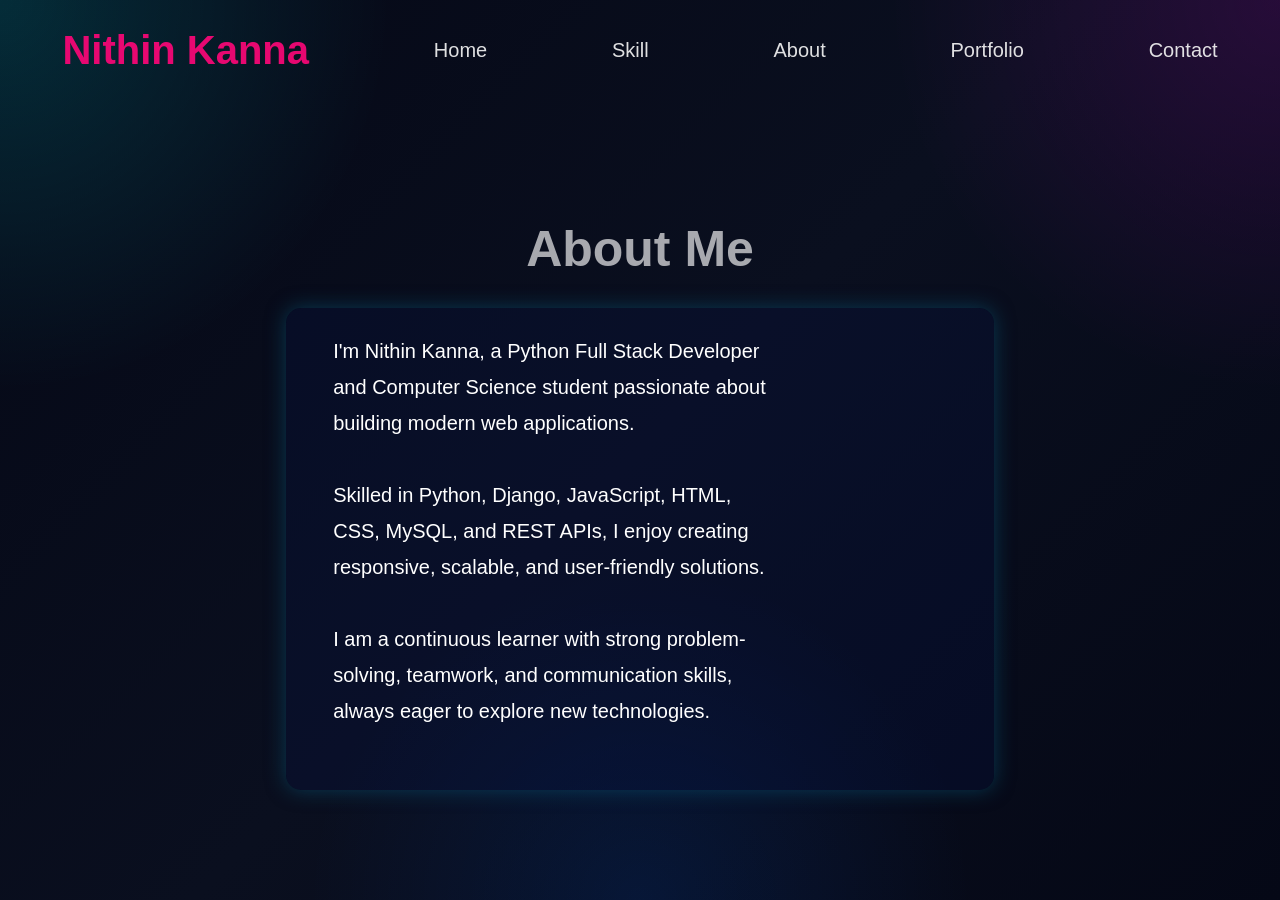
==== about.html @ c6bacc6f "initial commit" ====
<!DOCTYPE html>
<html lang="en">
<head>
    <meta charset="UTF-8">
    <meta name="viewport" content="width=device-width, initial-scale=1.0">
    <title>about me</title>
    <link rel="stylesheet" href="index.css">
</head>
<body>
    <!-- parent class -->
    <div class="parent">
        <!-- header class -->
        <div class="headerclass">
            <header>
                <h3>Nithin Kanna  </h3>
                <a href="homepage.html">Home</a>
                <a href="skills.html">Skill</a>
                <a href="about.html">About</a>
                <a href="kanna.html">Portfolio</a>
                <a href="contact.html">Contact</a>

            </header>

        </div>

    <!-- about me -->
    <div class="about">
        <h1>About Me</h1>
    
        <pre>
    I'm Nithin Kanna, a Python Full Stack Developer
    and Computer Science student passionate about
    building modern web applications.
    
    Skilled in Python, Django, JavaScript, HTML,
    CSS, MySQL, and REST APIs, I enjoy creating
    responsive, scalable, and user-friendly solutions.
    
    I am a continuous learner with strong problem-
    solving, teamwork, and communication skills,
    always eager to explore new technologies.
        </pre>
    </div>
    </div>
    
</body>
</html>
---- index.css ----
*{
    margin: 0;
    padding: 0;
    box-sizing: border-box;
}
.parent{
    height: 100vh;

}
body{
    background:
            radial-gradient(circle at top left, rgba(0,255,255,0.15), transparent 25%),
            radial-gradient(circle at top right, rgba(255,0,255,0.12), transparent 25%),
            radial-gradient(circle at bottom, rgba(0,100,255,0.12), transparent 30%),
            linear-gradient(135deg, #050816, #0a0f1f, #050816);

            background-size: cover;
            background-attachment: fixed;
            min-height: 100vh;
}

.headerclass header{
    height: 100px;
    /* border: 1px solid hsla(310, 100%, 50%, 0.788); */
    display: flex;
    justify-content: space-around;
    align-items: center;
    position: sticky;
    /* background-color: hsl(0, 0%, 0%); */
    
}
header a{
    text-decoration: none;
    color: hsla(0, 0%, 96%, 0.911);
    font-size: 20px;
    font-family: 'Lucida Sans', 'Lucida Sans Regular', 'Lucida Grande', 'Lucida Sans Unicode', Geneva, Verdana, sans-serif;
}
header h3{
    font-size: 40px;
    font-family: 'Lucida Sans', 'Lucida Sans Regular', 'Lucida Grande', 'Lucida Sans Unicode', Geneva, Verdana, sans-serif;
    color: hsla(332, 94%, 49%, 0.951);
    
    

}


header a:hover{
    background-color: hsla(188, 98%, 50%, 0.746);
    animation-name: glow;
    animation-duration: 2s;
    padding: 10px;
    border-radius: 20px;

}

header:hover{
    animation-name: glow;
    animation-duration: 2s;
    

}

@keyframes glow{
    100%{box-shadow: 0px 0px 10px hsla(187, 96%, 50%, 0.631);}
}
.main1{
    display: flex;
    align-items: center;
    justify-content: space-around;
}
.main1 .contents{
    margin-top:10px ;
}
.main1 .images{
    margin-top: 10px;

}
.images{
    display: flex;
    justify-content: center;
    align-items: center;
    
}

.images img{
    margin-top: 100px;
    width: 450px;
    height: 450px;
    border-radius: 50%;
    object-fit: cover;

    /* Neon Blue Ring */
    border: 8px solid #00e5ffe0;

    /* Blue Glow Effect */
    box-shadow:
        0 0 30px #00e5ffc7,
        0 0 60px #00e5ff76,
        0 0 80px #00e5ff4e,
        0 0 120px #00e5ff21;

    /* Neon Blue Background */
    background:
        radial-gradient(circle,
        rgba(0,229,255,0.4) 0%,
        rgba(0,229,255,0.2) 40%,
        rgba(0,0,0,0) 70%);

    transition: 0.5s;
}

.images img:hover{
    transform: scale(1.05);

    box-shadow:
        0 0 30px #00e5ff,
        0 0 60px #00e5ff,
        0 0 120px #00e5ff,
        0 0 180px #00e5ff;
}
.contents h1,h3,pre{
    color: hsla(0, 0%, 100%, 0.598);
    
}
.contents h1{
    color: hsla(0, 0%, 100%, 0.953);
    font-size: 50px;
    font-family: 'Franklin Gothic Medium', 'Arial Narrow', Arial, sans-serif;
    margin-bottom: 5px;
    animation-name: slideleft;
    animation-duration: 1s;
    
    
    
}
.contents h3{
    color: hsla(0, 0%, 100%, 0.829);
    font-size: 30px;
    font-family: 'Franklin Gothic Medium', 'Arial Narrow', Arial, sans-serif;
    margin-bottom: 10px;
    animation-name: slideright;
    animation-duration: 3s;
}
.contents pre{
    margin-bottom: 20px;
    animation-name: slideright;
    animation-duration: 2s;
}
.contents a{
    color:hsla(187, 100%, 50%, 0.663);
    
    margin-left: 10px;
    font-size: 30px;
    
}
.contents a:hover{
    color: hsl(180, 100%, 50%);
    animation-name: grow;
    animation-duration: 1s;
    
    
   
}
@keyframes grow{
    100%{transform: scale(1.01,1.01);}
}
@keyframes slideleft{
    to{transform: translateX(10%);}
}
@keyframes slideright{
    from{transform: translateX(20%);}
}
@keyframes slideright{
    to{transform: translateX(20%);}
}
.home{
    background-color: hsla(227, 87%, 15%, 0.241);
    margin-top: 250px;
}
.home1{
    
    display: flex;
    align-items: center;
    justify-content: space-between;
}
.home h1{
    color: hsla(0, 0%, 100%, 0.648);
    font-size: 50px;
    text-align: center;
    margin-top: 90px;
    font-family:'Franklin Gothic Medium', 'Arial Narrow', Arial, sans-serif;

}
.home h2{
    color: hsla(0, 0%, 100%, 0.864);
    font-size: 60px;
    
    margin-top: 40px;
    margin-left: 50px;
    font-family:'Franklin Gothic Medium', 'Arial Narrow', Arial, sans-serif;


    
}
.home pre{
    color: hsla(0, 0%, 100%, 0.864);
    font-size: 18px;
    margin-bottom: 30px;
    margin-top: 5px;
    margin-left: 50px;
    

}
.home img{
    height: 300px;
    width: 400px;
    margin-right: 200px;
    box-shadow: 0px 0px 20px hsla(189, 91%, 45%, 0.595);
    transform: translateY(-50px);
}


.skills h1{
    color: hsla(0, 0%, 100%, 0.648);
    font-size: 50px;
    text-align: center;
    margin-top: 90px;
    font-family:'Franklin Gothic Medium', 'Arial Narrow', Arial, sans-serif;
}
.skills h2{
    color: hsla(0, 0%, 100%, 0.648);
    font-size: 50px;
    transform: translateX(30px);
    margin-top: 90px;
    font-family:'Franklin Gothic Medium', 'Arial Narrow', Arial, sans-serif;
}
.technical{
    display: flex;
    align-items: center;
    justify-content: space-evenly;
    margin-top: 70px;

   
    
    
    
}
.technical .frontend{
    height: 405px;
    width: 355px;
    background-color: hsla(227, 87%, 15%, 0.241);
    border: 1px solid rgba(6, 6, 106, 0.795);
    box-shadow: 0px 0px 20px hsla(196, 86%, 25%, 0.577);

}
/* grow effect */
.technical .frontend:hover{
    transform: scale(1.05);
}
.technical .backend:hover{
    transform: scale(1.05);
}
.technical .databases:hover{
    transform: scale(1.05);
}
.technical .backend{
    height: 405px;
    width: 355px;
    background-color: hsla(227, 87%, 15%, 0.241);
    border: 1px solid rgba(6, 6, 106, 0.795);
    box-shadow: 0px 0px 20px hsla(196, 86%, 25%, 0.577);
    
}
.technical .databases{
    height: 405px;
    width: 355px;
    background-color: hsla(227, 87%, 15%, 0.241);
    border: 1px solid rgba(6, 6, 106, 0.795);
    box-shadow: 0px 0px 20px hsla(196, 86%, 25%, 0.577);
    
}
.technical .frontend h1{
    transform: translateY(-40px);
}
.technical .frontend a i{
    transform: translateY(-80px);
    margin-left: 20px;
    font-size: 30px;
    color: hsla(196, 85%, 44%, 0.772);
    text-shadow:0px 0px 15px hsla(196, 94%, 49%, 0.826);

}

.technical .frontend ul li{
    color:hsla(0, 0%, 100%, 0.813);
    list-style: none;
    text-align: center;
    letter-spacing: 2px;
    transform: translateY(-80px);
    margin-left: 15px;
    
    
    

}
.technical .frontend ul i{
    font-size: 30px;
    /* color: hsla(196, 85%, 44%, 0.772);
    text-shadow:0px 0px 15px hsla(196, 98%, 50%, 0.826); */
    margin-left: 40px;
    line-height: 1.05;
    transform: translateY(-55px);
   

}
.technical .frontend .html{
    color:#e34f26d7;
    text-shadow:0px 0px 15px #e34f26b6;
}
.technical .frontend .css{
    color:#1573b6d0;
    text-shadow:0px 0px 15px #1573b6a7;
}
.technical .frontend .java{
    color:#f7de1eda;
    text-shadow:0px 0px 15px #f7de1e82;
}
.technical .frontend .boot{
    color:#7952b3f1;
    text-shadow:0px 0px 15px #7952b3be;
}
.technical .frontend .ui{
    color:#ff6b35e1;
    text-shadow:0px 0px 15px #ff6b358d;
}
.technical .frontend .web{
    color:#00d0ffe5;
    text-shadow:0px 0px 15px #00d0ffb7;
}
.technical .backend .python{
    background: linear-gradient(
        135deg,
        #3776AB 0%,
        #4B8BBE 40%,
        #FFD43B 100%
    );
    -webkit-background-clip: text;
    -webkit-text-fill-color: transparent;
    cursor: pointer;
    transition: 0.3s ease;
    
}
.technical .backend .leaf{
    color: #09441b;
    text-shadow:0px 0px 15px #07490795;
}
.technical .backend .flask{
    color: #ffffffde;
    text-shadow:0px 0px 15px #ffffff87;
}
.technical .backend .bolt{
    color: #ffd900dc;
    text-shadow:0px 0px 15px #ffd90089;
}
.technical .backend .plug{
    color: #00d0ffe9;
    text-shadow:0px 0px 15px #00d0ff7a;
}
.technical .backend .websec{
    color: #f0530a80;
    text-shadow:0px 0px 15px #e9320e3a;
}
.technical .databases .sql{
    background: linear-gradient(
        135deg,
        #00758F,
        #F29111
    );
    -webkit-background-clip: text;
    -webkit-text-fill-color: transparent;
}
    
    
    

.technical .databases .db{
    background: linear-gradient(
        135deg,
        #4F46E5,
        #06B6D4
    );
    -webkit-background-clip: text;
    -webkit-text-fill-color: transparent;
}
.technical .databases .git{
    background: linear-gradient(
        135deg,
        #F05032,
        #FF7B54
    );
    -webkit-background-clip: text;
    -webkit-text-fill-color: transparent;
    text-shadow:0px 0px 15px #ff7c547f;

}
.technical .databases .django{
    background: linear-gradient(
        135deg,
        #092E20,
        #44B78B
    );
    -webkit-background-clip: text;
    -webkit-text-fill-color: transparent;
}
.technical .databases .github{
    background: linear-gradient(
        135deg,
        #FFFFFF,
        #C0C0C0
    );
    -webkit-background-clip: text;
    -webkit-text-fill-color: transparent;
}
.technical .databases .dete{
    background: linear-gradient(
        135deg,
        #EF4444,
        #F97316
    );
    -webkit-background-clip: text;
    -webkit-text-fill-color: transparent;
}





.technical .backend h1{
    transform: translateY(-40px);
}
.technical .backend a i{
    transform: translateY(-80px);
    margin-left: 20px;
    font-size: 30px;
    color: hsla(196, 85%, 44%, 0.772);
    text-shadow:0px 0px 15px hsla(196, 94%, 36%, 0.826);

}
.technical .backend ul li{
    color:hsla(0, 0%, 100%, 0.813);
    list-style: none;
    text-align: center;
    letter-spacing: 2px;
    transform: translateY(-80px);
    margin-left: 25px;
    
    
    

}
.technical .backend ul i{
    font-size: 30px;
    /* color: hsla(196, 85%, 44%, 0.772);
    text-shadow:0px 0px 15px hsla(196, 94%, 36%, 0.826); */
    margin-left: 40px;
    line-height: 1.05;
    transform: translateY(-55px);
   

}
.technical .databases h1{
    transform: translateY(-40px);
}
.technical .databases a i{
    transform: translateY(-80px);
    margin-left: 20px;
    font-size: 30px;
    color: hsla(196, 85%, 44%, 0.772);
    text-shadow:0px 0px 15px hsla(196, 94%, 36%, 0.826);

}
.technical .databases ul li{
    color:hsla(0, 0%, 100%, 0.813);
    list-style: none;
    text-align: center;
    letter-spacing: 2px;
    transform: translateY(-80px);
    margin-left: 25px;
    
    
    

}
.technical .databases ul i{
    font-size: 30px;
    /* color: hsla(196, 85%, 44%, 0.772);
    text-shadow:0px 0px 15px hsla(196, 94%, 36%, 0.826); */
    margin-left: 40px;
    line-height: 1.05;
    transform: translateY(-55px);
   

}
.continer{
    height: 600px;
    width: 65%;
    background-color: hsla(227, 87%, 15%, 0.241);
    margin-top:40px;
    margin-left: 18%;
    display: flex;
    align-items: center;
    justify-content: space-evenly;
    flex-wrap: wrap;
    gap: 60px;
    box-shadow: 0px 0px 20px hsla(196, 86%, 25%, 0.577);
    padding: 20px;
    

}
.continer i{
    color: hsla(196, 85%, 44%, 0.772);
    text-shadow:0px 0px 15px hsla(196, 94%, 36%, 0.826);
    font-size: 30px;
    padding: 20px;
    
    

}
.continer i:hover{
    transform: scale(1.3);
}
.continer span{
    color: hsla(0, 0%, 100%, 0.865);
    text-align: center;
    font-size: 18px;
    letter-spacing: 2px;
    
}
/* about */
.about{
    width: 60%;
    margin: auto;
    padding: 30px;
    
}

.about h1{
    color: hsla(0, 0%, 100%, 0.648);
    font-size: 50px;
    text-align: center;
    margin-top: 90px;
    font-family:'Franklin Gothic Medium', 'Arial Narrow', Arial, sans-serif;
    margin-bottom: 30px;
}

.about pre{
    color: white;
    font-size: 20px;
    line-height: 1.8;
    font-family: 'Poppins', sans-serif;
    white-space: pre-wrap;
    text-align: justify;
    background-color: hsla(227, 87%, 15%, 0.241);
    padding: 25px;
    border-radius: 15px;
    box-shadow: 0px 0px 20px hsla(196, 86%, 25%, 0.577);
}
.about:hover{
    transform: scale(1.05);
}
.contact h1{
    color: hsla(0, 0%, 100%, 0.648);
    font-size: 50px;
    text-align: center;
    margin-top: 90px;
    font-family:'Franklin Gothic Medium', 'Arial Narrow', Arial, sans-serif;
    margin-bottom: 30px;

}
.details{
    display: flex;
    justify-content: space-between;
    align-items: center;
    background-color: hsla(227, 87%, 15%, 0.241);
}
.details .icons a{
    font-size: 30px;
    color: hsla(180, 100%, 50%, 0.918);
    text-shadow: 0px 0px 10px hsla(180, 100%, 50%, 0.918);
    margin-left: 50px;
    transform: translateY(220px);
}
.details .icons a i:hover{
    transform: scale(1.2);
    text-shadow: 0px 0px 30px hsla(180, 94%, 49%, 0.861);
}
.details .forms{
    height: 350px;
    width: 300px;
    background-color: hsla(227, 87%, 15%, 0.45);
    margin-right: 25%;
    margin-top: 60px;
    padding: 20px;
    margin-bottom: 60px;
    border-radius: 20px;
    box-shadow: 0px 0px 10px hsla(188, 100%, 50%, 0.903);
}
.details .forms input{
    background-color: hsla(240, 86%, 14%, 0.5);
    box-shadow: 0px 0px 5px hsla(188, 100%, 50%, 0.903);
    border-radius: 10px;
    padding: 10px;
    margin-top: 7px;
    
    
}
.details .forms input:hover{
    transform: scale(1.09);

}
.details .forms textarea{
    background-color: hsla(240, 86%, 14%, 0.5);
    box-shadow: 0px 0px 5px hsla(188, 100%, 50%, 0.903);
    
    padding: 10px;
    margin-top: 12px;

}
.details .forms button{
    background-color:hsla(188, 100%, 50%, 0.903);
    box-shadow: 0px 0px 30px hsla(188, 100%, 50%, 0.733);
    border-radius: 30px;
    padding: 10px;
    margin-top: 12px;
    
    

}
.details .forms button:hover{
    background-color:hsla(188, 100%, 50%, 0.607);
    transform: scale(1.09);

}
.details .forms:hover{
    transform: scale(1.05);
}
.icons h2{
    color: hsla(180, 100%, 50%, 0.809);
    text-shadow: 0px 0px 5px  hsla(180, 100%, 50%, 0.809);
    font-size: 30px;
    margin-left: 30px;
    padding: 30px;
}
.icons pre{
    color: hsla(0, 0%, 81%, 0.74);
    font-size: 18px;
    font-family: 'Courier New', Courier, monospace;
    margin-left: 10px;
}
/* =========================
   MOBILE RESPONSIVE DESIGN
========================= */


@media screen and (max-width: 768px) {

    /* Header */
    .headerclass header{
        display: flex;
        align-items: center;
        justify-content: space-around;
        height: auto;
        gap: 15px;
        padding: 20px 0;
    }

    header h3{
        font-size: 28px;
    }

    header a{
        font-size: 16px;
    }

    /* Hero Section */
    .main1{
        flex-direction: column-reverse;
        text-align: center;
        padding: 20px;
    }

    .images img{
        width: 250px;
        height: 250px;
        margin-top: 20px;
    }

    .contents h1{
        font-size: 35px;
    }

    .contents h3{
        font-size: 22px;
    }

    .contents pre{
        font-size: 14px;
        white-space: pre-wrap;
    }

    .contents a{
        font-size: 25px;
        margin: 8px;
    }

    /* Home Section */
    .home{
        margin-top: 100px;
    }

    .home h1{
        font-size: 35px;
    }

    .home h2{
        font-size: 28px;
        margin-left: 10px;
        text-align: center;
    }

    .home1{
        flex-direction: column;
        text-align: center;
    }

    .home pre{
        margin: 20px;
        font-size: 15px;
        white-space: pre-wrap;
    }

    .home img{
        width: 250px;
        height: 200px;
        margin: 20px auto;
    }

    /* Skills Section */
    .skills h1,
    .skills h2{
        font-size: 35px;
        text-align: center;
        transform: none;
    }

    .technical{
        flex-direction: column;
        gap: 30px;
    }

    .technical .frontend,
    .technical .backend,
    .technical .databases{
        width: 90%;
        height: auto;
        padding-bottom: 20px;
    }

    /* Professional Skills */
    .continer{
        width: 95%;
        height: auto;
        margin: 20px auto;
        gap: 20px;
    }

    .continer li{
        width: 100%;
        text-align: center;
        list-style: none;
    }

    /* About Section */
    .about{
        width: 95%;
        padding: 10px;
    }

    .about h1{
        font-size: 35px;
    }

    .about pre{
        font-size: 16px;
    }

    /* Contact Section */
    .details{
        flex-direction: column;
        padding: 20px;
    }

    .icons{
        text-align: center;
    }

    .icons h2{
        margin: 0;
        padding: 10px;
    }

    .icons pre{
        font-size: 14px;
        white-space: pre-wrap;
    }

    .details .icons a{
        margin: 10px;
        font-size: 25px;
    }

    .details .forms{
        width: 95%;
        margin: 20px auto;
        height: auto;
    }

    .details .forms input,
    .details .forms textarea{
        width: 100%;
    }

    .details .forms button{
        width: 100%;
    }
}
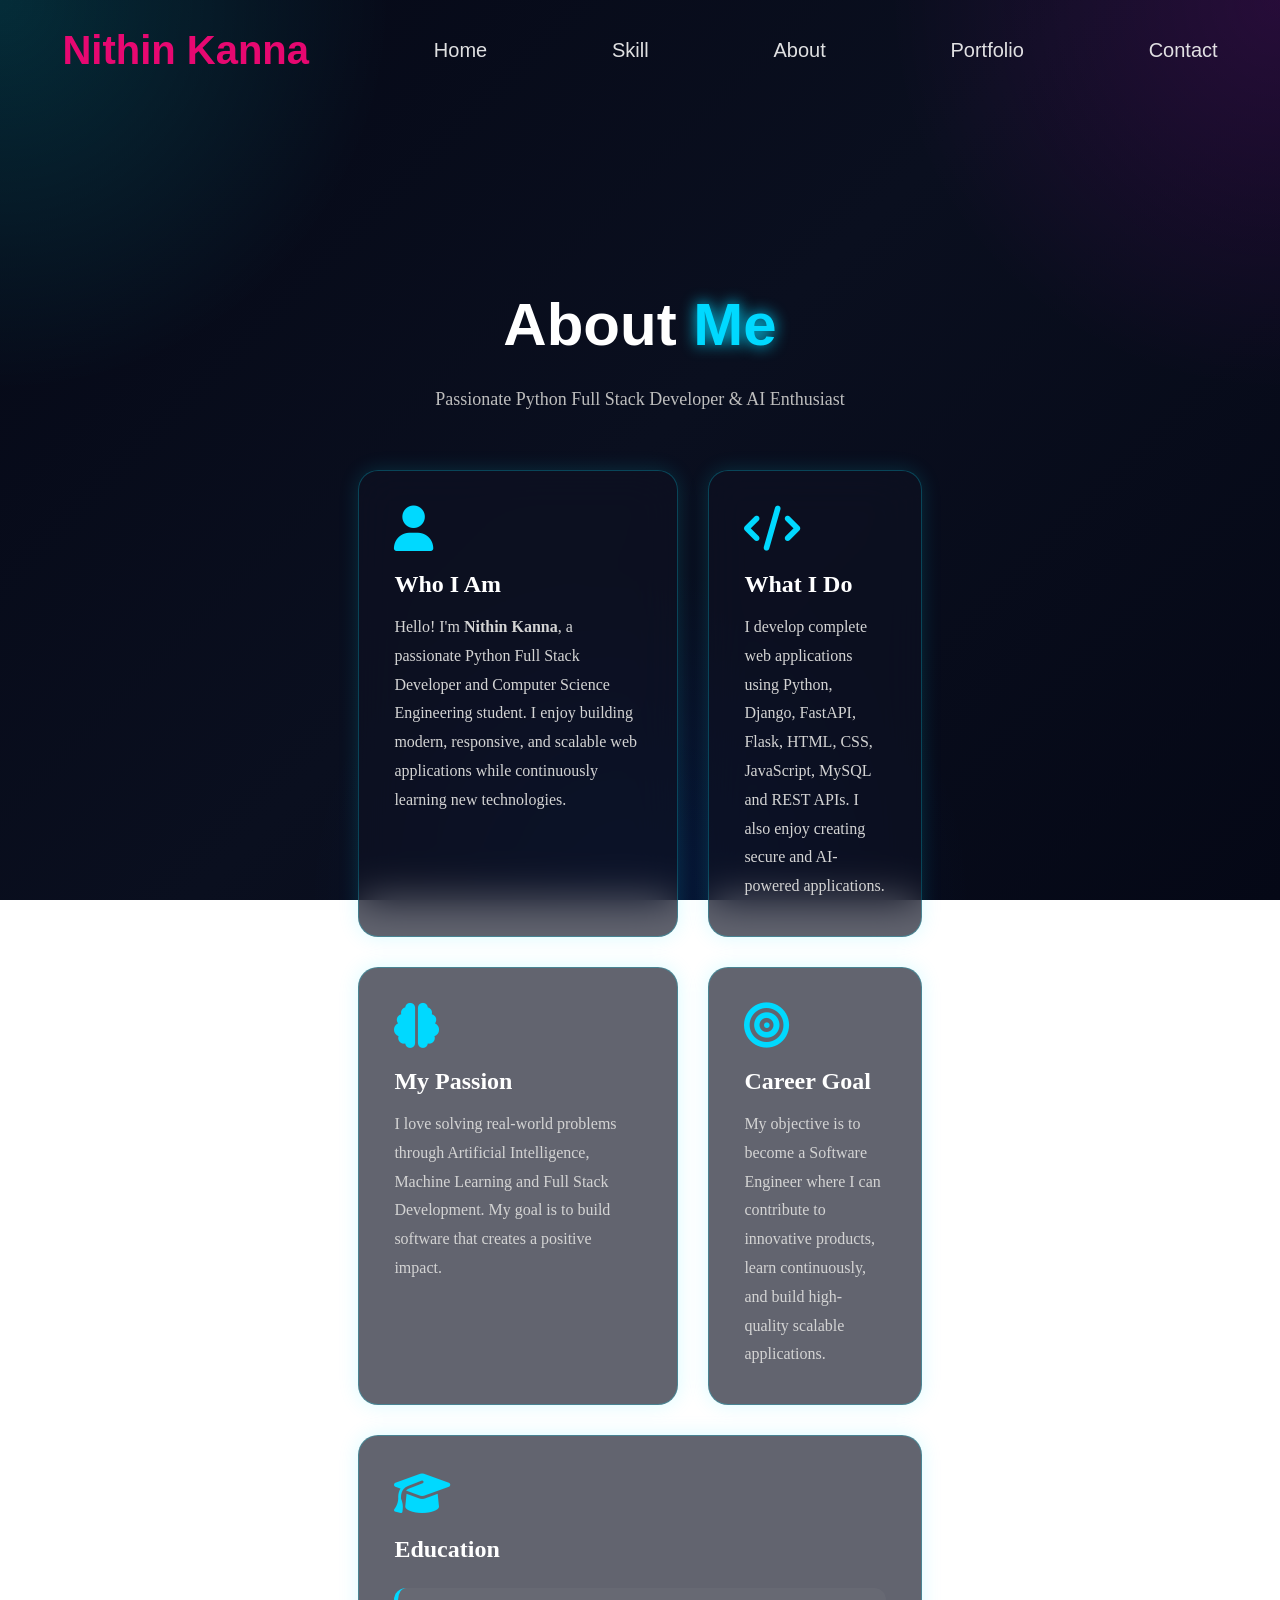
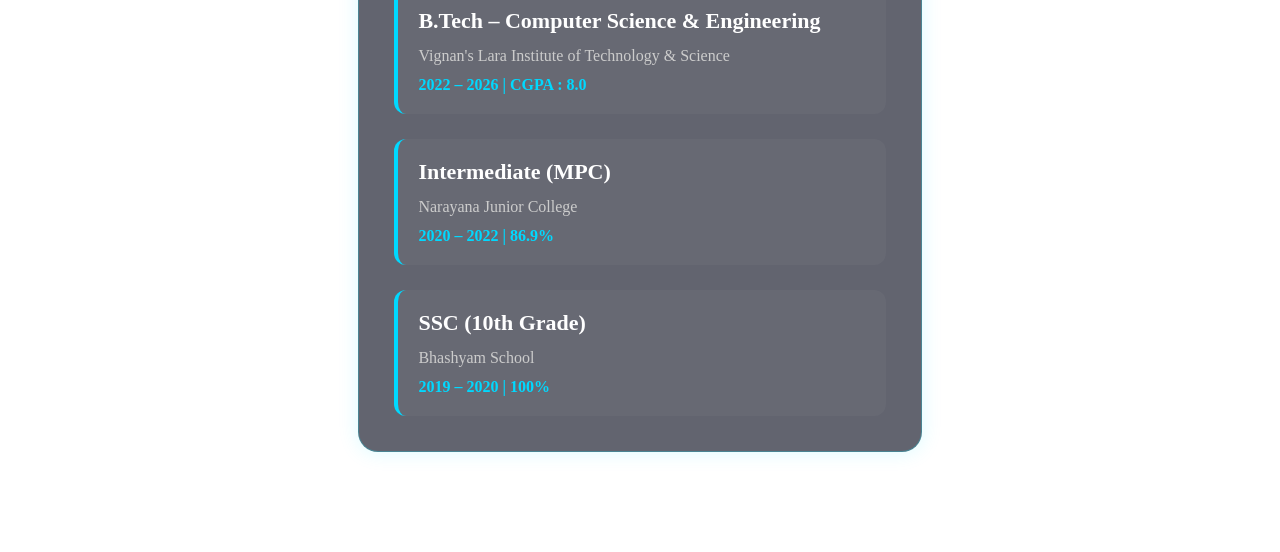
==== commit b7efc10b: "Update about.html" ====
--- a/about.html
+++ b/about.html
@@ -5,6 +5,7 @@
     <meta name="viewport" content="width=device-width, initial-scale=1.0">
     <title>about me</title>
     <link rel="stylesheet" href="index.css">
+    <link rel="stylesheet" href="https://cdnjs.cloudflare.com/ajax/libs/font-awesome/6.6.0/css/all.min.css">
 </head>
 <body>
     <!-- parent class -->
@@ -24,24 +25,127 @@
         </div>
 
     <!-- about me -->
-    <div class="about">
-        <h1>About Me</h1>
-    
-        <pre>
-    I'm Nithin Kanna, a Python Full Stack Developer
-    and Computer Science student passionate about
-    building modern web applications.
-    
-    Skilled in Python, Django, JavaScript, HTML,
-    CSS, MySQL, and REST APIs, I enjoy creating
-    responsive, scalable, and user-friendly solutions.
-    
-    I am a continuous learner with strong problem-
-    solving, teamwork, and communication skills,
-    always eager to explore new technologies.
-        </pre>
+    <!-- =========================
+        ABOUT SECTION
+========================== -->
+
+<section class="about" id="about">
+
+    <div class="about-title">
+        <h1>About <span>Me</span></h1>
+        <p>Passionate Python Full Stack Developer & AI Enthusiast</p>
     </div>
+
+    <div class="about-container">
+
+        <!-- Who I Am -->
+
+        <div class="about-card">
+
+            <i class="fa-solid fa-user"></i>
+
+            <h2>Who I Am</h2>
+
+            <p>
+                Hello! I'm <strong>Nithin Kanna</strong>, a passionate Python Full
+                Stack Developer and Computer Science Engineering student.
+                I enjoy building modern, responsive, and scalable web
+                applications while continuously learning new technologies.
+            </p>
+
+        </div>
+
+        <!-- What I Do -->
+
+        <div class="about-card">
+
+            <i class="fa-solid fa-code"></i>
+
+            <h2>What I Do</h2>
+
+            <p>
+                I develop complete web applications using Python, Django,
+                FastAPI, Flask, HTML, CSS, JavaScript, MySQL and REST APIs.
+                I also enjoy creating secure and AI-powered applications.
+            </p>
+
+        </div>
+
+        <!-- Passion -->
+
+        <div class="about-card">
+
+            <i class="fa-solid fa-brain"></i>
+
+            <h2>My Passion</h2>
+
+            <p>
+                I love solving real-world problems through Artificial
+                Intelligence, Machine Learning and Full Stack Development.
+                My goal is to build software that creates a positive impact.
+            </p>
+
+        </div>
+
+        <!-- Goal -->
+
+        <div class="about-card">
+
+            <i class="fa-solid fa-bullseye"></i>
+
+            <h2>Career Goal</h2>
+
+            <p>
+                My objective is to become a Software Engineer where I can
+                contribute to innovative products, learn continuously,
+                and build high-quality scalable applications.
+            </p>
+
+        </div>
+
+        <!-- Education -->
+
+        <div class="about-card education-card">
+
+            <i class="fa-solid fa-graduation-cap"></i>
+
+            <h2>Education</h2>
+
+            <div class="edu-box">
+
+                <h3>B.Tech – Computer Science & Engineering</h3>
+
+                <p>Vignan's Lara Institute of Technology & Science</p>
+
+                <span>2022 – 2026 | CGPA : 8.0</span>
+
+            </div>
+
+            <div class="edu-box">
+
+                <h3>Intermediate (MPC)</h3>
+
+                <p>Narayana Junior College</p>
+
+                <span>2020 – 2022 | 86.9%</span>
+
+            </div>
+
+            <div class="edu-box">
+
+                <h3>SSC (10th Grade)</h3>
+
+                <p>Bhashyam School</p>
+
+                <span>2019 – 2020 | 100%</span>
+
+            </div>
+
+        </div>
+
     </div>
+
+</section>
     
 </body>
-</html>+</html>
--- a/index.css
+++ b/index.css
@@ -185,15 +185,16 @@
     justify-content: space-between;
 }
 .home h1{
-    color: hsla(0, 0%, 100%, 0.648);
-    font-size: 50px;
+    color:#fff;
+
+    font-size:50px;
     text-align: center;
     margin-top: 90px;
     font-family:'Franklin Gothic Medium', 'Arial Narrow', Arial, sans-serif;
 
 }
 .home h2{
-    color: hsla(0, 0%, 100%, 0.864);
+    color: hsla(0, 0%, 100%, 0.739);
     font-size: 60px;
     
     margin-top: 40px;
@@ -222,18 +223,30 @@
 
 
 .skills h1{
-    color: hsla(0, 0%, 100%, 0.648);
-    font-size: 50px;
+    /* color: hsla(0, 0%, 100%, 0.648); */
+    color:#fff;
+
+    font-size:50px;
+    /* font-size: 50px; */
     text-align: center;
     margin-top: 90px;
     font-family:'Franklin Gothic Medium', 'Arial Narrow', Arial, sans-serif;
 }
 .skills h2{
-    color: hsla(0, 0%, 100%, 0.648);
-    font-size: 50px;
+    /* color: hsla(0, 0%, 100%, 0.648);
+    font-size: 50px; */
+    color:#fff;
+
+    font-size:50px;
     transform: translateX(30px);
     margin-top: 90px;
     font-family:'Franklin Gothic Medium', 'Arial Narrow', Arial, sans-serif;
+}
+.skills h2 span{
+    color:#00d9ff;
+
+    text-shadow:0 0 15px #00d9ff;
+
 }
 .technical{
     display: flex;
@@ -314,15 +327,15 @@
    
 
 }
-.technical .frontend .html{
+.technical .frontend .html1{
     color:#e34f26d7;
     text-shadow:0px 0px 15px #e34f26b6;
 }
-.technical .frontend .css{
+.technical .frontend .css1{
     color:#1573b6d0;
     text-shadow:0px 0px 15px #1573b6a7;
 }
-.technical .frontend .java{
+.technical .frontend .java1{
     color:#f7de1eda;
     text-shadow:0px 0px 15px #f7de1e82;
 }
@@ -338,7 +351,7 @@
     color:#00d0ffe5;
     text-shadow:0px 0px 15px #00d0ffb7;
 }
-.technical .backend .python{
+.technical .backend .python1{
     background: linear-gradient(
         135deg,
         #3776AB 0%,
@@ -834,4 +847,2189 @@
     .details .forms button{
         width: 100%;
     }
-}+    .project-title h1{
+    
+        font-size:34px;
+        
+        }
+        
+        .skills-header h2{
+        
+        font-size:28px;
+        
+        }
+        
+        .project-card{
+        
+        padding:22px;
+        
+        }
+        
+        .skills-card{
+        
+        padding:22px;
+        
+        }
+        
+        .project-icon{
+        
+        width:70px;
+        
+        height:70px;
+        
+        font-size:30px;
+        
+        }
+        
+        .project-description{
+        
+        font-size:15px;
+        
+        line-height:1.8;
+        
+        }
+        
+        
+    
+
+}
+/*=========================================
+        PROJECT SECTION
+=========================================*/
+
+.projects{
+
+    position:relative;
+
+    width:100%;
+
+    padding:100px 8%;
+
+    overflow:hidden;
+
+}
+
+.project-title{
+
+    text-align:center;
+
+    margin-bottom:60px;
+
+}
+
+.project-title h1{
+
+    font-size:65px;
+
+    color:#ffffff;
+
+    font-weight:700;
+
+    letter-spacing:2px;
+
+}
+
+.project-title h1 span{
+
+    color:#00d9ff;
+
+    text-shadow:
+    0 0 10px #00d9ff,
+    0 0 25px #00d9ff;
+
+}
+
+.project-title p{
+
+    color:#cfcfcf;
+
+    font-size:18px;
+
+    margin-top:15px;
+
+}
+
+/*=========================================
+        GRID
+=========================================*/
+
+.project-container{
+
+    display:grid;
+
+    grid-template-columns:1.15fr .85fr;
+
+    gap:40px;
+
+    align-items:start;
+
+}
+
+/*=========================================
+        PROJECT CARD
+=========================================*/
+
+.project-card{
+
+    position:relative;
+
+    background:rgba(15,18,35,.65);
+
+    backdrop-filter:blur(18px);
+
+    border:1px solid rgba(0,229,255,.25);
+
+    border-radius:25px;
+
+    padding:40px;
+
+    overflow:hidden;
+
+    transition:.45s;
+
+    box-shadow:
+    0 0 20px rgba(0,229,255,.15),
+    inset 0 0 15px rgba(255,255,255,.03);
+
+}
+
+/*=========================================
+        ANIMATED BORDER
+=========================================*/
+
+.project-card::before{
+
+    content:"";
+
+    position:absolute;
+
+    inset:-2px;
+
+    border-radius:25px;
+
+    padding:2px;
+
+    background:linear-gradient(
+    135deg,
+    #00e5ff,
+    #6f00ff,
+    #ff00d4,
+    #00e5ff
+    );
+
+    background-size:300% 300%;
+
+    animation:borderMove 6s linear infinite;
+
+    -webkit-mask:
+        linear-gradient(#fff 0 0) content-box,
+        linear-gradient(#fff 0 0);
+
+    -webkit-mask-composite:xor;
+
+    mask-composite:exclude;
+
+    pointer-events:none;
+
+}
+
+/*=========================================
+        GLOW EFFECT
+=========================================*/
+
+.glow{
+
+    position:absolute;
+
+    border-radius:50%;
+
+    filter:blur(80px);
+
+    opacity:.30;
+
+}
+
+.glow1{
+
+    width:260px;
+
+    height:260px;
+
+    background:#00d9ff;
+
+    top:-120px;
+
+    left:-120px;
+
+}
+
+.glow2{
+
+    width:240px;
+
+    height:240px;
+
+    background:#ff00cc;
+
+    bottom:-120px;
+
+    right:-120px;
+
+}
+
+/*=========================================
+        HOVER
+=========================================*/
+
+.project-card:hover{
+
+    transform:translateY(-10px);
+
+    box-shadow:
+
+    0 0 25px #00d9ff,
+
+    0 0 60px rgba(0,229,255,.18);
+
+}
+
+/*=========================================
+        HEADER
+=========================================*/
+
+.project-header{
+
+    display:flex;
+
+    align-items:center;
+
+    gap:20px;
+
+    margin-bottom:30px;
+
+}
+
+.project-icon{
+
+    width:90px;
+
+    height:90px;
+
+    border-radius:20px;
+
+    display:flex;
+
+    justify-content:center;
+
+    align-items:center;
+
+    font-size:42px;
+
+    color:#00d9ff;
+
+    background:rgba(0,229,255,.08);
+
+    border:2px solid #00d9ff;
+
+    box-shadow:
+    0 0 15px #00d9ff;
+
+    animation:floating 4s ease-in-out infinite;
+
+}
+
+.project-header h2{
+
+    font-size:45px;
+
+    color:#00e5ff;
+
+    margin-bottom:8px;
+
+}
+
+.project-header h3{
+
+    color:#ffffff;
+
+    font-size:22px;
+
+    line-height:1.5;
+
+    font-weight:500;
+
+}
+
+/*=========================================
+        DESCRIPTION
+=========================================*/
+
+.project-description{
+
+    color:#d3d3d3;
+
+    line-height:2;
+
+    font-size:17px;
+
+    margin:35px 0;
+
+}
+
+/*=========================================
+        SUB TITLES
+=========================================*/
+
+.project-card h4{
+
+    color:#00e5ff;
+
+    margin:35px 0 20px;
+
+    font-size:24px;
+
+}
+
+/*=========================================
+        TECH STACK
+=========================================*/
+
+.tech-stack{
+
+    display:flex;
+
+    flex-wrap:wrap;
+
+    gap:15px;
+
+}
+
+.tech-stack span{
+
+    padding:12px 22px;
+
+    border-radius:50px;
+
+    color:white;
+
+    background:rgba(0,255,255,.05);
+
+    border:1px solid rgba(0,229,255,.25);
+
+    transition:.4s;
+
+    position:relative;
+
+    overflow:hidden;
+
+}
+
+.tech-stack span::before{
+
+    content:"";
+
+    position:absolute;
+
+    left:-120%;
+
+    top:0;
+
+    width:100%;
+
+    height:100%;
+
+    background:linear-gradient(
+
+        90deg,
+
+        transparent,
+
+        rgba(255,255,255,.35),
+
+        transparent
+
+    );
+
+    transition:.7s;
+
+}
+
+.tech-stack span:hover::before{
+
+    left:120%;
+
+}
+
+.tech-stack span:hover{
+
+    background:#00d9ff;
+
+    color:#07131f;
+
+    transform:translateY(-5px);
+
+    box-shadow:
+
+    0 0 18px #00d9ff;
+
+}
+
+/*=========================================
+        FEATURES
+=========================================*/
+
+.feature-grid{
+
+    display:grid;
+
+    grid-template-columns:repeat(2,1fr);
+
+    gap:18px;
+
+}
+
+.feature{
+
+    color:white;
+
+    background:rgba(255,255,255,.03);
+
+    padding:12px 18px;
+
+    border-radius:10px;
+
+    transition:.35s;
+
+}
+
+.feature:hover{
+
+    transform:translateX(8px);
+
+    color:#00ffff;
+
+    background:rgba(0,255,255,.08);
+
+}
+
+/*=========================================
+        BUTTONS
+=========================================*/
+
+.project-buttons{
+
+    margin-top:40px;
+
+    display:flex;
+
+    gap:20px;
+
+    flex-wrap:wrap;
+
+}
+
+.project-buttons a{
+
+    text-decoration:none;
+
+    color:white;
+
+    padding:15px 30px;
+
+    border-radius:50px;
+
+    border:2px solid #00d9ff;
+
+    transition:.4s;
+
+    display:flex;
+
+    align-items:center;
+
+    gap:10px;
+
+    background:rgba(0,255,255,.05);
+
+}
+
+.project-buttons a:hover{
+
+    background:#00d9ff;
+
+    color:#081321;
+
+    box-shadow:
+
+    0 0 20px #00d9ff,
+
+    0 0 35px #00d9ff;
+
+}
+
+/*=========================================
+        ANIMATIONS
+=========================================*/
+
+@keyframes floating{
+
+    0%{
+
+        transform:translateY(0);
+
+    }
+
+    50%{
+
+        transform:translateY(-10px);
+
+    }
+
+    100%{
+
+        transform:translateY(0);
+
+    }
+
+}
+
+@keyframes borderMove{
+
+    0%{
+
+        background-position:0% 50%;
+
+    }
+
+    100%{
+
+        background-position:300% 50%;
+
+    }
+
+}
+
+/*=========================================
+        RESPONSIVE
+=========================================*/
+
+@media(max-width:1100px){
+
+.project-container{
+
+grid-template-columns:1fr;
+
+}
+
+}
+
+@media(max-width:768px){
+
+.projects{
+
+padding:70px 5%;
+
+}
+
+.project-title h1{
+
+font-size:42px;
+
+}
+
+.project-card{
+
+padding:25px;
+
+}
+
+.project-header{
+
+flex-direction:column;
+
+text-align:center;
+
+}
+
+.project-header h2{
+
+font-size:30px;
+
+}
+
+.project-header h3{
+
+font-size:18px;
+
+}
+
+.feature-grid{
+
+grid-template-columns:1fr;
+
+}
+
+.project-buttons{
+
+justify-content:center;
+
+}
+
+}
+/*=========================================
+        SKILLS CARD
+=========================================*/
+
+.skills-card{
+
+    position:relative;
+
+    background:rgba(15,18,35,.65);
+
+    backdrop-filter:blur(20px);
+
+    border:1px solid rgba(0,229,255,.25);
+
+    border-radius:25px;
+
+    padding:35px;
+
+    overflow:hidden;
+
+    box-shadow:
+    0 0 20px rgba(0,229,255,.15),
+    inset 0 0 12px rgba(255,255,255,.05);
+
+    transition:.5s;
+
+}
+
+.skills-card:hover{
+
+    transform:translateY(-10px);
+
+    box-shadow:
+    0 0 30px #00d9ff,
+    0 0 60px rgba(0,229,255,.25);
+
+}
+
+/*=========================================
+        HEADER
+=========================================*/
+
+.skills-header{
+
+    text-align:center;
+
+    margin-bottom:35px;
+
+}
+
+.skills-header h2{
+
+    color:#fff;
+
+    font-size:38px;
+
+    margin-bottom:10px;
+
+}
+
+.skills-header p{
+
+    color:#bfbfbf;
+
+    font-size:17px;
+
+}
+
+/*=========================================
+      CIRCLE
+=========================================*/
+
+.skills-top{
+
+    display:flex;
+
+    justify-content:center;
+
+    margin-bottom:40px;
+
+}
+
+.circle-wrapper{
+
+    position:relative;
+
+}
+
+.circle{
+
+    width:180px;
+
+    height:180px;
+
+    border-radius:50%;
+
+    display:flex;
+
+    justify-content:center;
+
+    align-items:center;
+
+    background:
+    conic-gradient(
+    #00e5ff 0deg,
+    #00e5ff 324deg,
+    #1a2238 324deg,
+    #1a2238 360deg
+    );
+
+    animation:pulse 3s infinite ease-in-out;
+
+    box-shadow:
+    0 0 20px #00e5ff,
+    0 0 60px rgba(0,229,255,.35);
+
+}
+
+.circle::before{
+
+    content:"";
+
+    position:absolute;
+
+    width:200px;
+
+    height:200px;
+
+    border-radius:50%;
+
+    border:2px dashed rgba(0,229,255,.4);
+
+    animation:spin 18s linear infinite;
+
+}
+
+.circle-inner{
+
+    width:145px;
+
+    height:145px;
+
+    border-radius:50%;
+
+    background:#09111f;
+
+    display:flex;
+
+    flex-direction:column;
+
+    justify-content:center;
+
+    align-items:center;
+
+}
+
+.circle-inner h1{
+
+    color:#00e5ff;
+
+    font-size:42px;
+
+}
+
+.circle-inner span{
+
+    color:white;
+
+    font-size:16px;
+
+}
+
+.circle-inner small{
+
+    color:#bcbcbc;
+
+    margin-top:5px;
+
+}
+
+/*=========================================
+      SKILLS
+=========================================*/
+
+.skills-list{
+
+    margin-top:20px;
+
+}
+
+.skill{
+
+    margin-bottom:22px;
+
+}
+
+.skill-info{
+
+    display:flex;
+
+    justify-content:space-between;
+
+    margin-bottom:8px;
+
+    color:white;
+
+    font-size:15px;
+
+}
+
+.progress{
+
+    width:100%;
+
+    height:12px;
+
+    background:#081321;
+
+    border-radius:30px;
+
+    overflow:hidden;
+
+}
+
+.progress div{
+
+    height:100%;
+
+    border-radius:30px;
+
+    transform-origin:left;
+
+}
+
+/*=========================================
+      PYTHON
+=========================================*/
+
+.python{
+
+    width:95%;
+
+    background:linear-gradient(90deg,#3776AB,#FFD43B);
+
+    animation:python 2s forwards;
+
+}
+
+/*=========================================*/
+
+.ml{
+
+    width:90%;
+
+    background:linear-gradient(90deg,#00e5ff,#008cff);
+
+    animation:ml 2s forwards;
+
+}
+
+.ai{
+
+    width:88%;
+
+    background:linear-gradient(90deg,#ff00cc,#7b2ff7);
+
+    animation:ai 2s forwards;
+
+}
+
+.fastapi{
+
+    width:92%;
+
+    background:linear-gradient(90deg,#00d084,#00ff95);
+
+    animation:fastapi 2s forwards;
+
+}
+
+.streamlit{
+
+    width:90%;
+
+    background:linear-gradient(90deg,#ff4b4b,#ff7676);
+
+    animation:streamlit 2s forwards;
+
+}
+
+.sklearn{
+
+    width:90%;
+
+    background:linear-gradient(90deg,#F7931E,#3498db);
+
+    animation:sklearn 2s forwards;
+
+}
+
+.pandas{
+
+    width:92%;
+
+    background:linear-gradient(90deg,#130654,#6c63ff);
+
+    animation:pandas 2s forwards;
+
+}
+
+.numpy{
+
+    width:88%;
+
+    background:linear-gradient(90deg,#4DABCF,#306998);
+
+    animation:numpy 2s forwards;
+
+}
+
+.html{
+
+    width:95%;
+
+    background:linear-gradient(90deg,#E44D26,#F16529);
+
+    animation:html 2s forwards;
+
+}
+
+.css{
+
+    width:92%;
+
+    background:linear-gradient(90deg,#1572B6,#33A9DC);
+
+    animation:css 2s forwards;
+
+}
+
+.javascript{
+
+    width:90%;
+
+    background:linear-gradient(90deg,#F7DF1E,#FFC107);
+
+    animation:javascript 2s forwards;
+
+}
+
+/*=========================================
+        TAGS
+=========================================*/
+
+.skill-tags{
+
+    display:flex;
+
+    flex-wrap:wrap;
+
+    justify-content:center;
+
+    gap:12px;
+
+    margin-top:35px;
+
+}
+
+.skill-tags span{
+
+    padding:10px 18px;
+
+    border-radius:40px;
+
+    color:white;
+
+    background:rgba(0,229,255,.06);
+
+    border:1px solid rgba(0,229,255,.2);
+
+    transition:.35s;
+
+}
+
+.skill-tags span:hover{
+
+    background:#00d9ff;
+
+    color:#081321;
+
+    transform:translateY(-5px);
+
+    box-shadow:0 0 20px #00d9ff;
+
+}
+
+/*=========================================
+        HOVER
+=========================================*/
+
+.skill:hover{
+
+    transform:translateX(8px);
+
+    transition:.4s;
+
+}
+
+.skill:hover .progress div{
+
+    filter:brightness(120%);
+
+    box-shadow:
+    0 0 15px currentColor,
+    0 0 30px currentColor;
+
+}
+
+/*=========================================
+        BAR ANIMATION
+=========================================*/
+
+.progress div{
+
+    transform:scaleX(0);
+
+}
+
+.python,
+.ml,
+.ai,
+.fastapi,
+.streamlit,
+.sklearn,
+.pandas,
+.numpy,
+.html,
+.css,
+.javascript{
+
+    animation-duration:2s;
+
+    animation-fill-mode:forwards;
+
+}
+
+@keyframes python{to{transform:scaleX(1);}}
+@keyframes ml{to{transform:scaleX(1);}}
+@keyframes ai{to{transform:scaleX(1);}}
+@keyframes fastapi{to{transform:scaleX(1);}}
+@keyframes streamlit{to{transform:scaleX(1);}}
+@keyframes sklearn{to{transform:scaleX(1);}}
+@keyframes pandas{to{transform:scaleX(1);}}
+@keyframes numpy{to{transform:scaleX(1);}}
+@keyframes html{to{transform:scaleX(1);}}
+@keyframes css{to{transform:scaleX(1);}}
+@keyframes javascript{to{transform:scaleX(1);}}
+
+/*=========================================
+      CIRCLE ANIMATION
+=========================================*/
+
+@keyframes pulse{
+
+0%,100%{
+
+transform:scale(1);
+
+}
+
+50%{
+
+transform:scale(1.05);
+
+}
+
+}
+
+@keyframes spin{
+
+100%{
+
+transform:rotate(360deg);
+
+}
+
+}
+
+/*=========================================
+      MOBILE
+=========================================*/
+
+@media(max-width:768px){
+
+.skills-card{
+
+padding:25px;
+
+}
+
+.circle{
+
+width:150px;
+
+height:150px;
+
+}
+
+.circle-inner{
+
+width:120px;
+
+height:120px;
+
+}
+
+.circle-inner h1{
+
+font-size:30px;
+
+}
+
+.skills-header h2{
+
+font-size:28px;
+
+}
+
+.skill-info{
+
+font-size:14px;
+
+}
+
+}
+/*=========================================
+        PREMIUM 2026 EFFECTS
+=========================================*/
+
+/* Floating Lights */
+
+.projects::before{
+
+    content:"";
+    
+    position:absolute;
+    
+    width:400px;
+    
+    height:400px;
+    
+    left:-180px;
+    
+    top:120px;
+    
+    border-radius:50%;
+    
+    background:rgba(0,229,255,.12);
+    
+    filter:blur(130px);
+    
+    animation:floatBlue 8s ease-in-out infinite;
+    
+    }
+    
+    .projects::after{
+    
+    content:"";
+    
+    position:absolute;
+    
+    width:350px;
+    
+    height:350px;
+    
+    right:-120px;
+    
+    bottom:50px;
+    
+    border-radius:50%;
+    
+    background:rgba(255,0,255,.10);
+    
+    filter:blur(120px);
+    
+    animation:floatPink 10s ease-in-out infinite;
+    
+    }
+    
+    
+    /*==============================
+          GLASS REFLECTION
+    ==============================*/
+    
+    .project-card::after,
+    .skills-card::after{
+    
+    content:"";
+    
+    position:absolute;
+    
+    left:-140%;
+    
+    top:0;
+    
+    width:80%;
+    
+    height:100%;
+    
+    background:linear-gradient(
+    
+    90deg,
+    
+    transparent,
+    
+    rgba(255,255,255,.12),
+    
+    transparent
+    
+    );
+    
+    transform:skewX(-20deg);
+    
+    transition:1.3s;
+    
+    pointer-events:none;
+    
+    }
+    
+    .project-card:hover::after,
+    .skills-card:hover::after{
+    
+    left:170%;
+    
+    }
+    
+    
+    /*==============================
+          CARD HOVER
+    ==============================*/
+    
+    .project-card,
+    .skills-card{
+    
+    transform-style:preserve-3d;
+    
+    transition:.45s ease;
+    
+    }
+    
+    .project-card:hover{
+    
+    transform:
+    
+    translateY(-12px)
+    
+    rotateX(3deg)
+    
+    rotateY(-3deg);
+    
+    }
+    
+    .skills-card:hover{
+    
+    transform:
+    
+    translateY(-12px)
+    
+    rotateX(-3deg)
+    
+    rotateY(3deg);
+    
+    }
+    
+    
+    /*==============================
+          TITLE EFFECT
+    ==============================*/
+    
+    .project-title h1{
+    
+    animation:titleGlow 3s infinite;
+    
+    }
+    
+    .skills-header h2{
+    
+    animation:titleGlow 3s infinite;
+    
+    }
+    
+    
+    /*==============================
+          ICON EFFECT
+    ==============================*/
+    
+    .project-icon{
+    
+    transition:.5s;
+    
+    }
+    
+    .project-icon:hover{
+    
+    transform:rotate(15deg) scale(1.12);
+    
+    box-shadow:
+    
+    0 0 20px cyan,
+    
+    0 0 45px cyan,
+    
+    0 0 80px cyan;
+    
+    }
+    
+    
+    /*==============================
+          BUTTON EFFECT
+    ==============================*/
+    
+    .project-buttons a{
+    
+    position:relative;
+    
+    overflow:hidden;
+    
+    }
+    
+    .project-buttons a::before{
+    
+    content:"";
+    
+    position:absolute;
+    
+    left:-120%;
+    
+    top:0;
+    
+    width:100%;
+    
+    height:100%;
+    
+    background:linear-gradient(
+    
+    90deg,
+    
+    transparent,
+    
+    rgba(255,255,255,.4),
+    
+    transparent
+    
+    );
+    
+    transition:.8s;
+    
+    }
+    
+    .project-buttons a:hover::before{
+    
+    left:120%;
+    
+    }
+    
+    .project-buttons a:hover{
+    
+    transform:translateY(-5px);
+    
+    }
+    
+    
+    /*==============================
+          TECH STACK
+    ==============================*/
+    
+    .tech-stack span{
+    
+    animation:tagGlow 4s infinite;
+    
+    }
+    
+    .tech-stack span:nth-child(2){
+    
+    animation-delay:.2s;
+    
+    }
+    
+    .tech-stack span:nth-child(3){
+    
+    animation-delay:.4s;
+    
+    }
+    
+    .tech-stack span:nth-child(4){
+    
+    animation-delay:.6s;
+    
+    }
+    
+    .tech-stack span:nth-child(5){
+    
+    animation-delay:.8s;
+    
+    }
+    
+    
+    /*==============================
+          FEATURE BOX
+    ==============================*/
+    
+    .feature{
+    
+    border-left:3px solid transparent;
+    
+    }
+    
+    .feature:hover{
+    
+    border-left:3px solid cyan;
+    
+    padding-left:25px;
+    
+    }
+    
+    
+    /*==============================
+          SKILL BAR
+    ==============================*/
+    
+    .progress{
+    
+    position:relative;
+    
+    overflow:hidden;
+    
+    }
+    
+    .progress::before{
+    
+    content:"";
+    
+    position:absolute;
+    
+    width:40px;
+    
+    height:100%;
+    
+    left:-40px;
+    
+    background:linear-gradient(
+    
+    90deg,
+    
+    transparent,
+    
+    rgba(255,255,255,.45),
+    
+    transparent
+    
+    );
+    
+    animation:shine 2.5s infinite;
+    
+    }
+    
+    
+    /*==============================
+          SKILL TAGS
+    ==============================*/
+    
+    .skill-tags span{
+    
+    animation:tagFloat 4s ease-in-out infinite;
+    
+    }
+    
+    .skill-tags span:nth-child(even){
+    
+    animation-delay:1s;
+    
+    }
+    
+    
+    /*==============================
+          CUSTOM SCROLLBAR
+    ==============================*/
+    
+    ::-webkit-scrollbar{
+    
+    width:10px;
+    
+    }
+    
+    ::-webkit-scrollbar-track{
+    
+    background:#081321;
+    
+    }
+    
+    ::-webkit-scrollbar-thumb{
+    
+    background:linear-gradient(
+    
+    180deg,
+    
+    #00e5ff,
+    
+    #8b5cf6
+    
+    );
+    
+    border-radius:20px;
+    
+    }
+    
+    
+    /*==============================
+          ANIMATIONS
+    ==============================*/
+    
+    @keyframes floatBlue{
+    
+    0%,100%{
+    
+    transform:translateY(0);
+    
+    }
+    
+    50%{
+    
+    transform:translateY(-40px);
+    
+    }
+    
+    }
+    
+    @keyframes floatPink{
+    
+    0%,100%{
+    
+    transform:translateY(0);
+    
+    }
+    
+    50%{
+    
+    transform:translateY(50px);
+    
+    }
+    
+    }
+    
+    @keyframes titleGlow{
+    
+    0%,100%{
+    
+    text-shadow:
+    
+    0 0 10px cyan;
+    
+    }
+    
+    50%{
+    
+    text-shadow:
+    
+    0 0 20px cyan,
+    
+    0 0 45px cyan,
+    
+    0 0 80px cyan;
+    
+    }
+    
+    }
+    
+    @keyframes shine{
+    
+    0%{
+    
+    left:-60px;
+    
+    }
+    
+    100%{
+    
+    left:110%;
+    
+    }
+    
+    }
+    
+    @keyframes tagGlow{
+    
+    0%,100%{
+    
+    box-shadow:none;
+    
+    }
+    
+    50%{
+    
+    box-shadow:
+    
+    0 0 12px cyan;
+    
+    }
+    
+    }
+    
+    @keyframes tagFloat{
+    
+    0%,100%{
+    
+    transform:translateY(0);
+    
+    }
+    
+    50%{
+    
+    transform:translateY(-6px);
+    
+    }
+    
+    }
+    
+    
+    /*==============================
+          TABLET
+    ==============================*/
+    
+    @media(max-width:1100px){
+    
+    .project-container{
+    
+    grid-template-columns:1fr;
+    
+    gap:50px;
+    
+    }
+    
+    .project-card{
+    
+    order:1;
+    
+    }
+    
+    .skills-card{
+    
+    order:2;
+    
+    }
+    
+    }
+    
+    
+    /*==============================
+          MOBILE
+    ==============================*/
+    
+    @media(max-width:768px){
+    
+    .projects{
+    
+    padding:70px 20px;
+    
+    }
+    
+    .project-title h1{
+    
+    font-size:40px;
+    
+    }
+    
+    .project-title p{
+    
+    font-size:16px;
+    
+    }
+    
+    .project-header{
+    
+    flex-direction:column;
+    
+    text-align:center;
+    
+    }
+    
+    .project-header h2{
+    
+    font-size:30px;
+    
+    }
+    
+    .project-header h3{
+    
+    font-size:18px;
+    
+    }
+    
+    .feature-grid{
+    
+    grid-template-columns:1fr;
+    
+    }
+    
+    .project-buttons{
+    
+    justify-content:center;
+    
+    }
+    
+    .project-buttons a{
+    
+    width:100%;
+    
+    justify-content:center;
+    
+    }
+    
+    .tech-stack{
+    
+    justify-content:center;
+    
+    }
+    
+    .tech-stack span{
+    
+    font-size:13px;
+    
+    padding:10px 16px;
+    
+    }
+    
+    .skill-tags{
+    
+    justify-content:center;
+    
+    }
+    
+    }
+    .footer{
+
+        margin-top:100px;
+    
+        padding:50px 20px;
+    
+        text-align:center;
+    
+        background:rgba(8,12,30,.95);
+    
+        border-top:1px solid rgba(0,229,255,.25);
+    
+    }
+    
+    .footer h2{
+    
+        color:#fff;
+    
+        font-size:30px;
+    
+    }
+    
+    .footer p{
+    
+        color:#bdbdbd;
+    
+        margin-top:10px;
+    
+    }
+    
+    .footer-icons{
+    
+        margin:30px 0;
+    
+    }
+    
+    .footer-icons a{
+    
+        color:#00d9ff;
+    
+        font-size:32px;
+    
+        margin:0 18px;
+    
+        transition:.4s;
+    
+    }
+    
+    .footer-icons a:hover{
+    
+        color:#fff;
+    
+        text-shadow:0 0 20px #00d9ff;
+    
+        transform:translateY(-5px);
+    
+    }
+    
+    .copyright{
+    
+        margin-top:20px;
+    
+        color:#888;
+    
+        font-size:15px;
+    
+    }
+    /*==============================
+        ABOUT SECTION
+===============================*/
+
+.about{
+
+    padding:100px 8%;
+
+}
+
+.about-title{
+
+    text-align:center;
+
+    margin-bottom:60px;
+
+}
+
+.about-title h1{
+
+    color:#fff;
+
+    font-size:60px;
+
+}
+
+.about-title h1 span{
+
+    color:#00d9ff;
+
+    text-shadow:0 0 15px #00d9ff;
+
+}
+
+.about-title p{
+
+    color:#bdbdbd;
+
+    margin-top:15px;
+
+    font-size:18px;
+
+}
+
+.about-container{
+
+    display:grid;
+
+    grid-template-columns:repeat(auto-fit,minmax(320px,1fr));
+
+    gap:30px;
+
+}
+
+.about-card{
+
+    background:rgba(15,18,35,.65);
+
+    backdrop-filter:blur(20px);
+
+    border:1px solid rgba(0,229,255,.25);
+
+    border-radius:20px;
+
+    padding:35px;
+
+    transition:.5s;
+
+    box-shadow:
+    0 0 20px rgba(0,229,255,.15);
+
+}
+
+.about-card:hover{
+
+    transform:translateY(-10px);
+
+    box-shadow:
+
+    0 0 30px #00d9ff,
+
+    0 0 60px rgba(0,229,255,.20);
+
+}
+
+.about-card i{
+
+    font-size:45px;
+
+    color:#00d9ff;
+
+    margin-bottom:20px;
+
+}
+
+.about-card h2{
+
+    color:white;
+
+    margin-bottom:15px;
+
+}
+
+.about-card p{
+
+    color:#d4d4d4;
+
+    line-height:1.8;
+
+}
+
+/*==============================
+        EDUCATION
+===============================*/
+
+.education-card{
+
+    grid-column:span 2;
+
+}
+
+.edu-box{
+
+    margin-top:25px;
+
+    padding:20px;
+
+    border-left:4px solid #00d9ff;
+
+    background:rgba(255,255,255,.03);
+
+    border-radius:12px;
+
+    transition:.4s;
+
+}
+
+.edu-box:hover{
+
+    transform:translateX(10px);
+
+    background:rgba(0,229,255,.08);
+
+}
+
+.edu-box h3{
+
+    color:white;
+
+    margin-bottom:8px;
+
+    font-size:22px;
+
+}
+
+.edu-box p{
+
+    color:#cccccc;
+
+    margin-bottom:5px;
+
+}
+
+.edu-box span{
+
+    color:#00d9ff;
+
+    font-weight:600;
+
+}
+
+/*==============================
+      MOBILE RESPONSIVE
+===============================*/
+
+@media(max-width:768px){
+
+.about{
+
+padding:70px 5%;
+
+}
+
+.about-title h1{
+
+font-size:42px;
+
+}
+
+.about-container{
+
+grid-template-columns:1fr;
+
+}
+
+.education-card{
+
+grid-column:span 1;
+
+}
+
+}
+/*==============================
+    HERO BUTTONS MOBILE
+===============================*/
+
+@media screen and (max-width:768px){
+
+    .hero-buttons{
+    
+        margin-top:25px;
+    
+        margin-left:0;
+    
+        transform:none;
+    
+        display:flex;
+    
+        flex-direction:column;
+    
+        align-items:center;
+    
+        justify-content:center;
+    
+        gap:15px;
+    
+        width:100%;
+    
+    }
+    
+    .hero-buttons a{
+    
+        width:90%;
+    
+        max-width:280px;
+    
+        justify-content:center;
+    
+        padding:14px 20px;
+    
+        font-size:16px;
+    
+    }
+    
+    .resume-btn{
+    
+        background:#00d9ff;
+    
+        color:#07131f;
+    
+    }
+    
+    .hire-btn{
+    
+        border:2px solid #00d9ff;
+    
+        color:#00d9ff;
+    
+    }
+    
+    }
+
+
+
+
+
+
+
+/*==========================
+      HERO BUTTONS
+===========================*/
+
+.hero-buttons{
+
+    margin-top:30px;
+
+    display:flex;
+
+    gap:20px;
+
+    flex-wrap:wrap;
+    margin-left: -800px;
+    transform: translateY(180px);
+
+}
+
+.hero-buttons a{
+
+    text-decoration:none;
+
+    padding:14px 28px;
+
+    border-radius:50px;
+
+    font-size:17px;
+
+    font-weight:600;
+
+    transition:.4s;
+
+    display:flex;
+
+    align-items:center;
+
+    gap:10px;
+
+}
+
+/* Resume Button */
+
+.resume-btn{
+
+    background:#00d9ff;
+
+    color:#07131f;
+
+    box-shadow:0 0 20px #00d9ff;
+
+}
+
+.resume-btn:hover{
+
+    transform:translateY(-5px);
+
+    box-shadow:0 0 35px #00d9ff;
+
+}
+
+/* Hire Me Button */
+
+.hire-btn{
+
+    border:2px solid #00d9ff;
+
+    color:#00d9ff;
+
+}
+
+.hire-btn:hover{
+
+    background:#00d9ff;
+
+    color:#07131f;
+
+    box-shadow:0 0 30px #00d9ff;
+
+    transform:translateY(-5px);
+
+}
